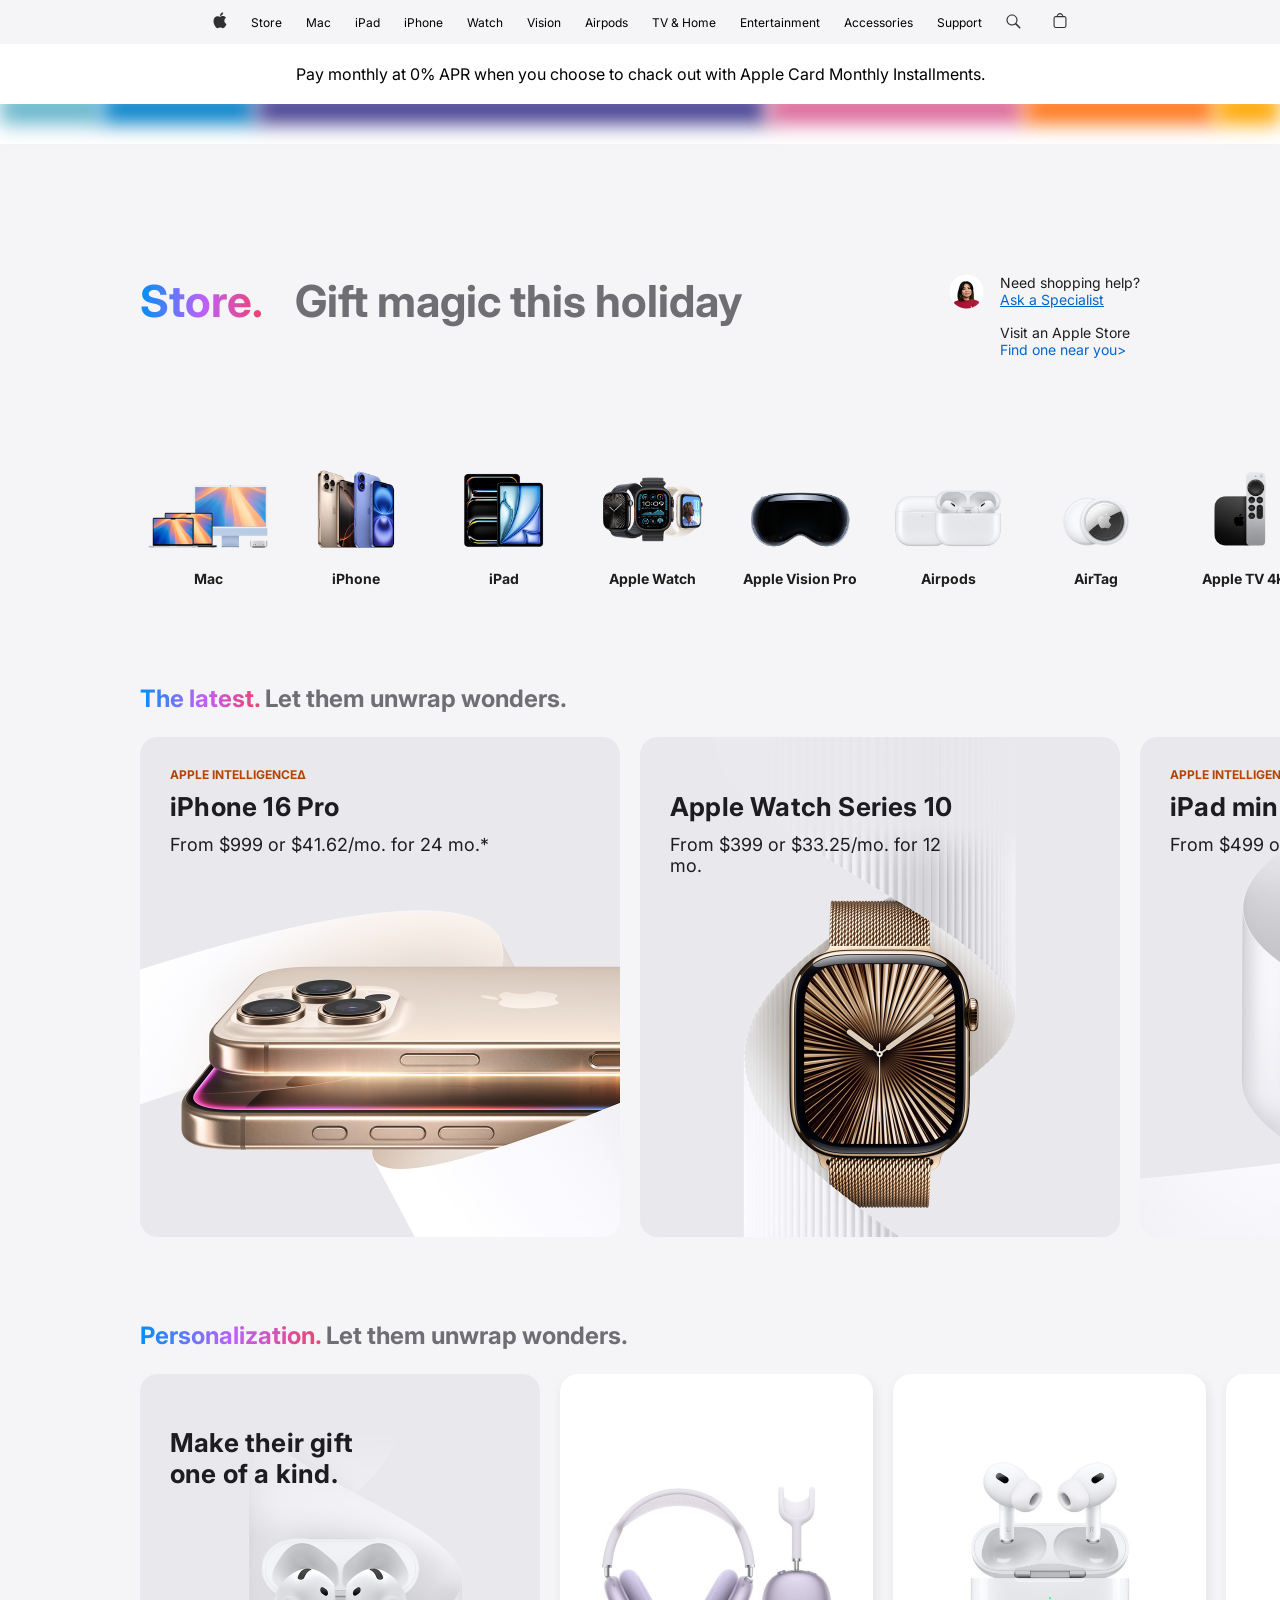
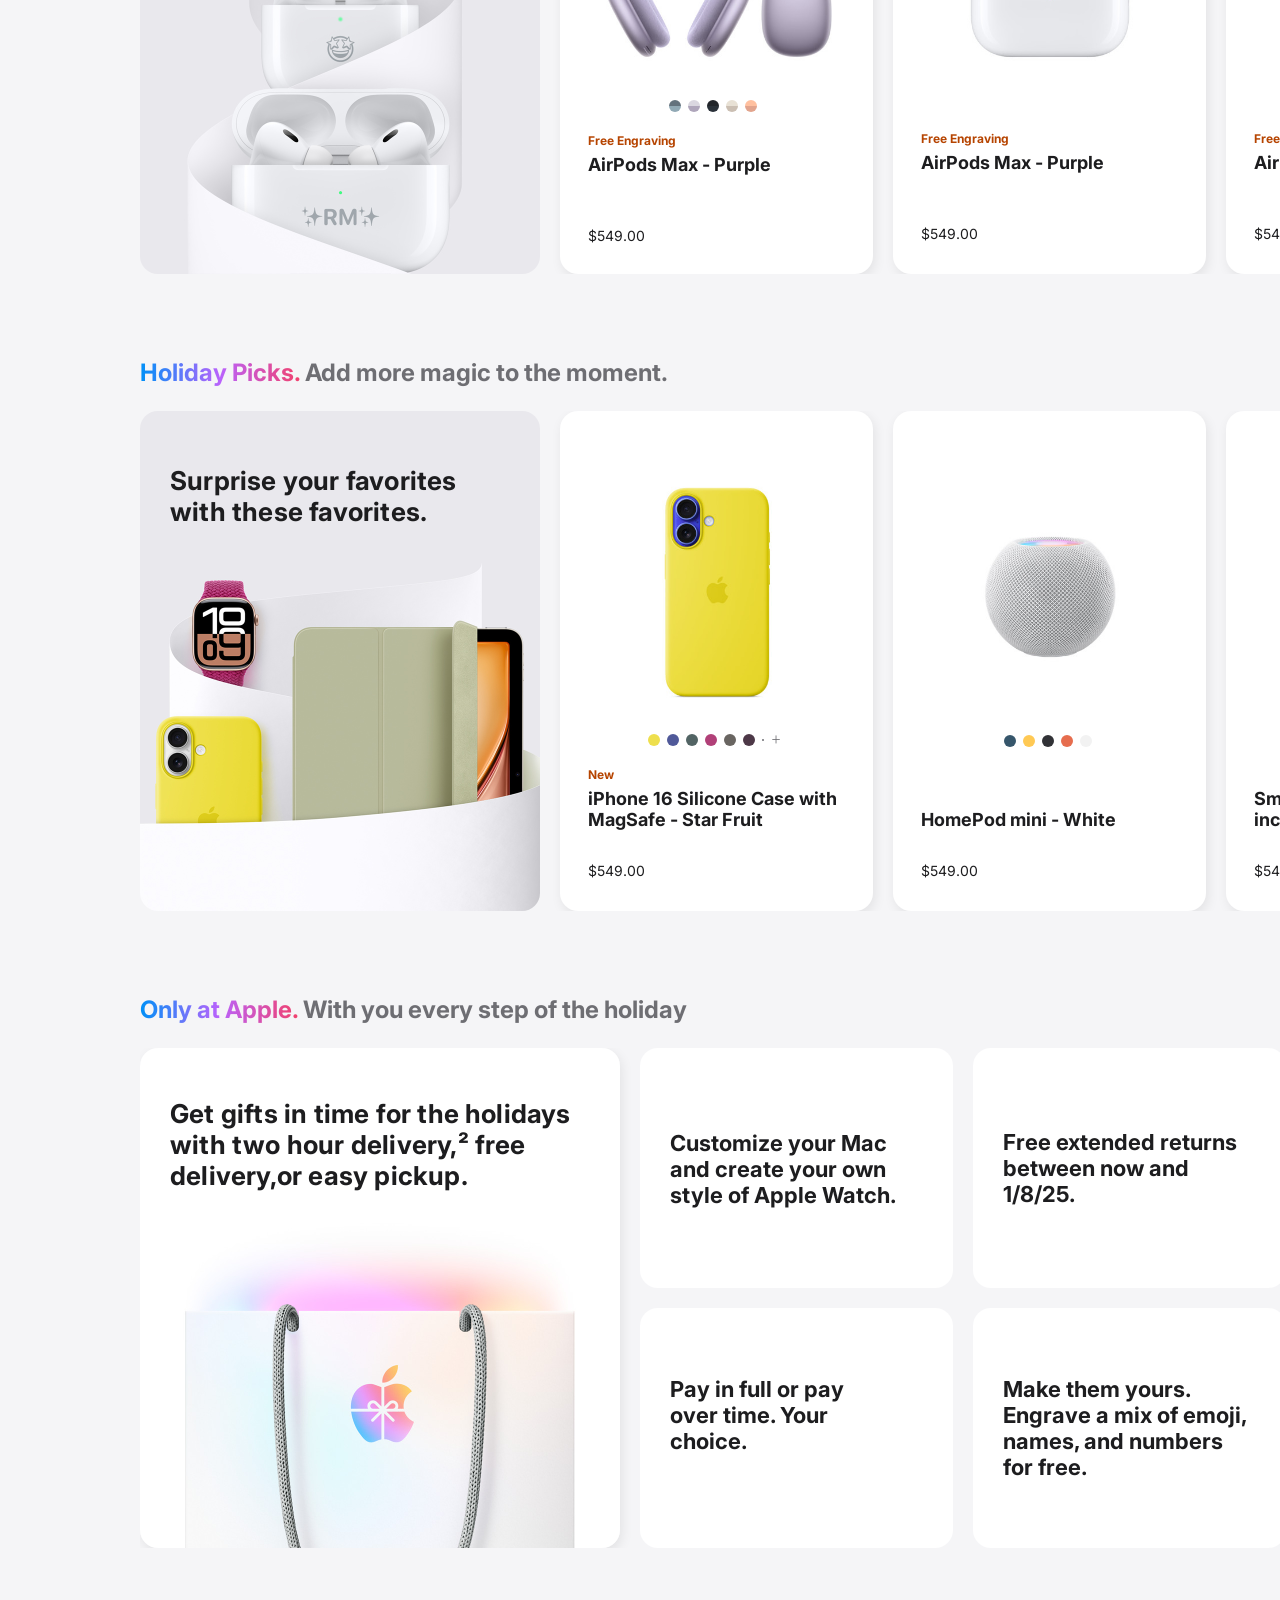
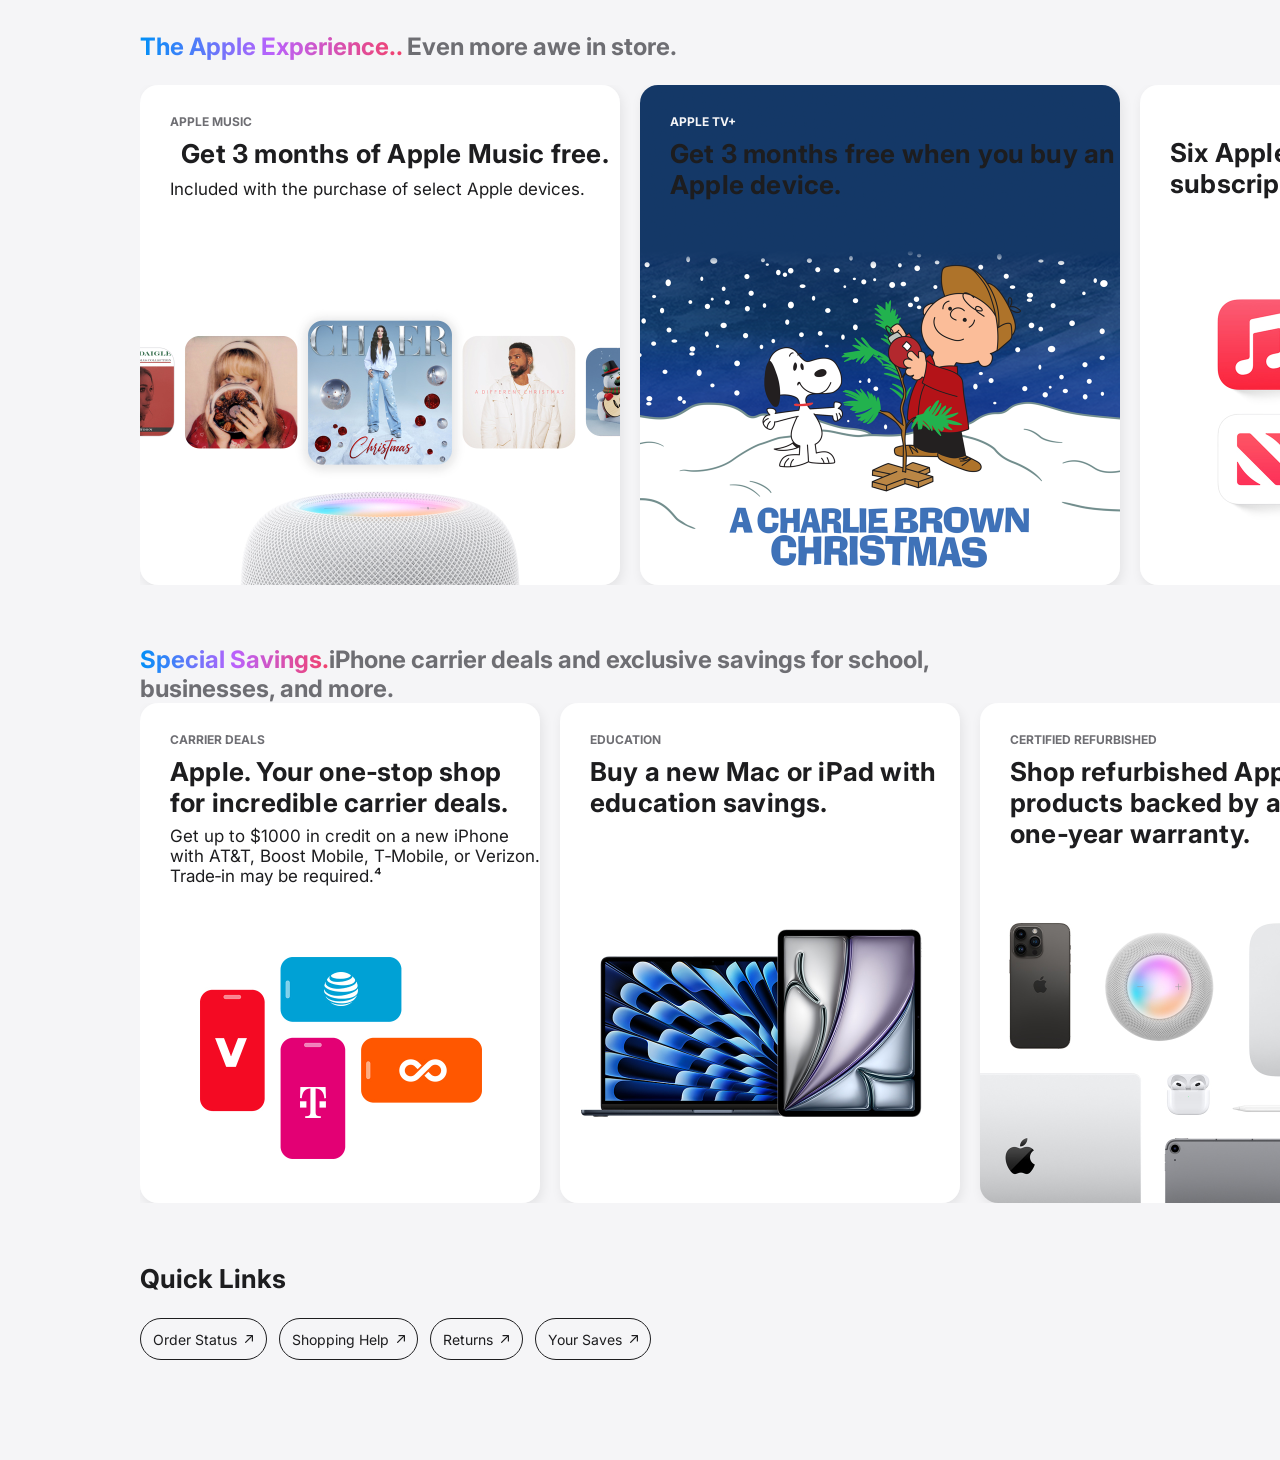
==== applestore.html @ ac596215 "created new repository" ====
<!doctype html>
<html lang="en">
  <head>
    <meta charset="UTF-8" />
    <meta name="viewport" content="width=device-width, initial-scale=1.0" />
    <link rel="preconnect" href="https://fonts.googleapis.com" />
    <link rel="preconnect" href="https://fonts.gstatic.com" crossorigin />
    <link
      href="https://fonts.googleapis.com/css2?family=Bebas+Neue&family=Bitter:ital,wght@0,100..900;1,100..900&family=Commissioner:wght@100..900&family=Hanuman:wght@100..900&family=Inter:ital,opsz,wght@0,14..32,100..900;1,14..32,100..900&family=Merriweather:ital,opsz,wght@0,18..144,300..900;1,18..144,300..900&family=Montserrat:ital,wght@0,100..900;1,100..900&family=Roboto:ital,wght@0,100..900;1,100..900&family=Source+Serif+4:ital,opsz,wght@0,8..60,200..900;1,8..60,200..900&family=Spectral:ital,wght@0,200;0,300;0,400;0,500;0,600;0,700;0,800;1,200;1,300;1,400;1,500;1,600;1,700;1,800&display=swap"
      rel="stylesheet"
    />
    <link rel="stylesheet" href="applestore.css" />
    <title>Document</title>
  </head>
  <body>
    <div class="nav-1">
      <img src="/images/applelogo.svg" alt="" />
      <p id="menu">Store</p>
      <p id="menu">Mac</p>
      <p id="menu">iPad</p>
      <p id="menu">iPhone</p>
      <p id="menu">Watch</p>
      <p id="menu">Vision</p>
      <p id="menu">Airpods</p>
      <p id="menu">TV & Home</p>
      <p id="menu">Entertainment</p>
      <p id="menu">Accessories</p>
      <p id="menu">Support</p>
      <div class="navicon">
        <img src="/img/search.svg" alt="" />
        <img src="/img/purchase.svg" alt="" />
      </div>
    </div>

    <div class="nav-2">
      <p class="nav-2-text navigation">
        Pay monthly at 0% APR when you choose to chack out with Apple Card
        Monthly Installments.
      </p>

      <div class="colors">
        <div class="babyblue"></div>
        <div class="blue"></div>
        <div class="purple"></div>
        <div class="pink"></div>
        <div class="orange"></div>
        <div class="yellow"></div>
      </div>
    </div>
    <!-- section1 -->
    <div class="section1">
      <div class="sec1-text">
        <p class="store-gradient">Store.</p>
        <p class="store-text">Gift magic this holiday</p>
      </div>
      <div class="help">
        <img class="profile-img" src="/img/profile.jpg" alt="" />
        <div class="blue-blacktextdiv">
          <p id="blue-blacktext" class="blacktext">Need shopping help?</p>
          <p id="blue-blacktext" class="bluetext space">Ask a Specialist</p>
          <p id="blue-blacktext" class="blacktext">Visit an Apple Store</p>
          <p id="blue-blacktext" class="bluetext">Find one near you></p>
        </div>
      </div>
    </div>
    <!-- section2 -->
    <div class="section2">
      <div class="sec2-border">
        <div class="sec2-border-in">
          <img class="mac-img" src="/img/mac.png" alt="" />
          <p class="mac">Mac</p>
        </div>
      </div>
      <div class="sec2-border">
        <div class="sec2-border-in">
          <img class="mac-img" src="/img/iphone.png" alt="" />
          <p class="mac">iPhone</p>
        </div>
      </div>
      <div class="sec2-border">
        <div class="sec2-border-in">
          <img class="mac-img" src="/img/ipad.png" alt="" />
          <p class="mac">iPad</p>
        </div>
      </div>
      <div class="sec2-border">
        <div class="sec2-border-in">
          <img class="mac-img" src="/img/applewatch.png" alt="" />
          <p class="mac">Apple Watch</p>
        </div>
      </div>
      <div class="sec2-border">
        <div class="sec2-border-in">
          <img class="mac-img" src="/img/applevisionpro.png" alt="" />
          <p class="mac">Apple Vision Pro</p>
        </div>
      </div>
      <div class="sec2-border">
        <div class="sec2-border-in">
          <img class="mac-img" src="/img/airpods.png" alt="" />
          <p class="mac">Airpods</p>
        </div>
      </div>
      <div class="sec2-border">
        <div class="sec2-border-in">
          <img class="mac-img" src="/img/airtag.png" alt="" />
          <p class="mac">AirTag</p>
        </div>
      </div>
      <div class="sec2-border">
        <div class="sec2-border-in">
          <img class="mac-img" src="/img/appletv4k.png" alt="" />
          <p class="mac">Apple TV 4K</p>
        </div>
      </div>
      <div class="sec2-border">
        <div class="sec2-border-in">
          <img class="mac-img" src="/img/homepod.png" alt="" />
          <p class="mac">Homepod</p>
        </div>
      </div>
      <div class="sec2-border">
        <div class="sec2-border-in">
          <img class="mac-img" src="/img/accessories.png" alt="" />
          <p class="mac">Accessories</p>
        </div>
      </div>
      <div class="sec2-border">
        <div class="sec2-border-in">
          <img class="mac-img" src="/img/applegiftcard.png" alt="" />
          <p class="mac">Apple Gift Card</p>
        </div>
      </div>
    </div>
    <!-- section3 -->
    <div class="section">
      <div class="s3-h">
        <p class="s3-gradient">The latest.</p>
        <p class="s3-gray">Let them unwrap wonders.</p>
      </div>
      <div class="s3-scroll">
        <div class="s3-1">
          <div class="s3-text-div">
            <p class="apple-intel">APPLE INTELLIGENCE∆</p>
            <p class="s3-name">iPhone 16 Pro</p>
            <p class="s3-text">From $999 or $41.62/mo. for 24 mo.*</p>
          </div>
        </div>
        <div class="s3-2">
          <div class="s3-text-div2">
            <p class="s3-name">Apple Watch Series 10</p>
            <p class="s3-text">From $399 or $33.25/mo. for 12 mo.</p>
          </div>
        </div>
        <div class="s3-3">
          <div class="s3-text-div">
            <p class="apple-intel">APPLE INTELLIGENCE∆</p>
            <p class="s3-name">iPad mini</p>
            <p class="s3-text">From $499 or $41.58/mo. for 12 mo.</p>
          </div>
        </div>
        <div class="s3-4">
          <div class="s3-text-div">
            <p class="apple-intel">APPLE INTELLIGENCE∆</p>
            <p class="s3-name">MacBook Pro</p>
            <p class="s3-text">From $1599 or $133.25/mo. for 12 mo.</p>
          </div>
        </div>
      </div>
    </div>
    <!-- section4 -->
    <div class="section">
      <div class="s3-h">
        <p class="s3-gradient">Personalization.</p>
        <p class="s3-gray">Let them unwrap wonders.</p>
      </div>
      <div class="s4-scroll">
        <div class="s4-1">
          <div class="s4-1-1">
            <p class="s1-name">Make their gift one of a kind.</p>
          </div>
        </div>
        <div class="s4-2">
          <div class="s4-in">
            <div class="s4-imgdiv"><div class="s4-img2"></div></div>
            <div class="grid-div">
              <div class="grid-circle">
                <div class="color1"></div>
                <div class="color2"></div>
              </div>
              <div class="grid-circle">
                <div class="color3"></div>
                <div class="color4"></div>
              </div>
              <div class="grid-circle">
                <div class="color5"></div>
                <div class="color6"></div>
              </div>
              <div class="grid-circle">
                <div class="color7"></div>
                <div class="color8"></div>
              </div>
              <div class="grid-circle">
                <div class="color9"></div>
                <div class="color10"></div>
              </div>
            </div>
            <div class="s4-textbox">
              <p class="s4-name">Free Engraving</p>
              <p class="s4-text">AirPods Max - Purple</p>
              <div><p class="s4-price">$549.00</p></div>
            </div>
          </div>
        </div>

        <div class="s4-3">
          <div class="s4-in">
            <div class="s4-imgdiv"><div class="s4-img3"></div></div>
            <div class="s4-textbox">
              <p class="s4-name">Free Engraving</p>
              <p class="s4-text">AirPods Max - Purple</p>
              <div><p class="s4-price">$549.00</p></div>
            </div>
          </div>
        </div>

        <div class="s4-4">
          <div class="s4-in">
            <div class="s4-imgdiv"><div class="s4-img4"></div></div>
            <div class="s4-textbox">
              <p class="s4-name">Free Engraving</p>
              <p class="s4-text">AirPods Max - Purple</p>
              <div><p class="s4-price">$549.00</p></div>
            </div>
          </div>
        </div>

        <div class="s4-5">
          <div class="s4-in">
            <div class="s4-imgdiv"><div class="s4-img5"></div></div>
            <div class="s4-textbox">
              <p class="s4-name">Free Engraving</p>
              <p class="s4-text">AirPods Max - Purple</p>
              <div class="s4-pricediv"><p class="s4-price">$549.00</p></div>
            </div>
          </div>
        </div>

        <div class="s4-5">
          <div class="s4-in">
            <div class="s4-imgdiv"><div class="s4-img5"></div></div>
            <div class="s4-textbox">
              <p class="s4-name">Free Engraving</p>
              <p class="s4-text">AirPods Max - Purple</p>
              <div class="s4-pricediv"><p class="s4-price">$549.00</p></div>
            </div>
          </div>
        </div>
      </div>
    </div>
    <!-- section5 -->
    <div class="section">
      <div class="s3-h">
        <p class="s3-gradient">Holiday Picks.</p>
        <p class="s3-gray">Add more magic to the moment.</p>
      </div>
      <div class="s5-scroll">
        <div class="s5-1">
          <div class="s5-1-1">
            <p class="s1-name">Surprise your favorites with these favorites.</p>
          </div>
        </div>
        <div class="s5-box">
          <div class="s5-in">
            <div class="s5-imgdiv"><div class="s5-img2"></div></div>
            <div class="colortypes">
              <div id="s52-1" class="colordots"></div>
              <div id="s52-2" class="colordots"></div>
              <div id="s52-3" class="colordots"></div>
              <div id="s52-4" class="colordots"></div>
              <div id="s52-5" class="colordots"></div>
              <div id="s52-6" class="colordots"></div>
              <div class="s5-littledot"></div>
              <p class="plus">+</p>
            </div>
            <div class="s5-textbox">
              <p class="s5-name">New</p>
              <p class="s5-text">
                iPhone 16 Silicone Case with MagSafe - Star Fruit
              </p>
              <div><p class="s5-price">$549.00</p></div>
            </div>
          </div>
        </div>

        <div class="s5-box">
          <div class="s5-in">
            <div class="s5-imgdiv"><div class="s5-img3"></div></div>
            <div class="colortypes">
              <div id="s5-c1" class="colordots"></div>
              <div id="s5-c2" class="colordots"></div>
              <div id="s5-c3" class="colordots"></div>
              <div id="s5-c4" class="colordots"></div>
              <div id="s5-c5" class="colordots"></div>
            </div>
            <div class="s5-textbox">
              <p class="s5-text">HomePod mini - White</p>
              <div><p class="s5-price">$549.00</p></div>
            </div>
          </div>
        </div>

        <div class="s5-box">
          <div class="s5-in">
            <div class="s5-imgdiv"><div class="s5-img4"></div></div>
            <div class="colortypes">
              <div id="s5-4-c1" class="colordots"></div>
              <div id="s5-4-c2" class="colordots"></div>
              <div id="s5-4-c3" class="colordots"></div>
              <div id="s5-4-c4" class="colordots"></div>
            </div>
            <div class="s5-textbox">
              <p class="s5-text">
                Smart Folio for iPad Air 11 - inch (M2) - Sage
              </p>
              <div><p class="s5-price">$549.00</p></div>
            </div>
          </div>
        </div>

        <div class="s5-box">
          <div class="s5-in">
            <div class="s5-imgdiv"><div class="s5-img5"></div></div>
            <div class="colortypes">
              <div id="s5-5-c1" class="colordots"></div>
              <div id="s5-5-c2" class="colordots"></div>
              <div id="s5-5-c3" class="colordots"></div>
            </div>
            <div class="s5-textbox">
              <p class="s5-name">New</p>
              <p class="s5-text-5">
                Beats Solo 4 - On-Ear Wireless Headphones - Slate Blue
              </p>
              <div class="s5-pricediv"><p class="s5-price5">$549.00</p></div>
            </div>
          </div>
        </div>
        <div class="s5-box">
          <div class="s5-in">
            <div class="s5-imgdiv"><div class="s5-img6"></div></div>
            <div class="colortypes">
              <div id="s5-6-c1" class="colordots"></div>
              <div id="s5-6-c2" class="colordots"></div>
              <div id="s5-6-c3" class="colordots"></div>
            </div>
            <div class="s5-textbox">
              <p class="s5-text">
                Beats Pill — Wireless Bluetooth® Speaker — Statement Red
              </p>
              <div class="s5-pricediv2"><p class="s5-price">$549.00</p></div>
            </div>
          </div>
        </div>
      </div>
    </div>
    <!-- section6 -->
    <div class="section">
      <div class="s3-h">
        <p class="s3-gradient">Only at Apple.</p>
        <p class="s3-gray">With you every step of the holiday</p>
      </div>
      <div class="s6-scroll">
        <div class="s6-1" id="squarebox">
          <div class="s6-1text">
            <p class="s1-name" id="s6-htext">
              Get gifts in time for the holidays with two hour delivery,² free
              delivery,or easy pickup.
            </p>
          </div>
        </div>
        <div class="s6-2">
          <div class="s6-2-1">
            <div class="s6-textdiv1">
              <p id="s6-text">
                Customize your Mac and create your own style of Apple Watch.
              </p>
            </div>
          </div>
          <div class="s6-2-1">
            <div class="s6-textdiv2">
              <p id="s6-text" class="s6">
                Pay in full or pay over time. Your choice.
              </p>
            </div>
          </div>
        </div>
        <div class="s6-2">
          <div class="s6-2-1">
            <div class="s6-textdiv3">
              <p id="s6-text">Free extended returns between now and 1/8/25.</p>
            </div>
          </div>
          <div class="s6-2-1">
            <div class="s6-textdiv4">
              <p id="s6-text">
                Make them yours. Engrave a mix of emoji, names, and numbers for
                free.
              </p>
            </div>
          </div>
        </div>
        <div class="s6-4" id="squarebox">
          <div class="s6-textbox">
            <p class="appletradein">APPLE TRADE IN</p>
            <p class="s1-name" id="tradeintext">
              Trade in your current device. Get credit toward a new one.³
            </p>
          </div>
        </div>
        <div class="s6-5" id="squarebox">
          <div class="s6-textbox">
            <p class="appletradein">APPLE SPECIALIST</p>
            <p class="s1-name" id="tradeintext">
              Find gifts with an Apple Specialist in a store or online.
            </p>
          </div>
        </div>
      </div>
    </div>
    <!-- section7 -->
    <div class="section">
      <div class="s3-h">
        <p class="s3-gradient">The Apple Experience..</p>
        <p class="s3-gray">Even more awe in store.</p>
      </div>
      <div class="s6-scroll">
        <div class="s7-1" id="squarebox">
          <div class="s6-textbox">
            <p class="appletradein">APPLE MUSIC</p>
            <p class="s1-name" id="tradeintext">
              Get 3 months of Apple Music free.
            </p>
            <p class="s7-text">
              Included with the purchase of select Apple devices.
            </p>
          </div>
        </div>
        <div class="s7-2" id="squarebox">
          <div class="s6-textbox">
            <p class="appletradein" id="appletv">APPLE TV+</p>
            <p class="s1-name" id="tradeintext">
              Get 3 months free when you buy an Apple device.
            </p>
          </div>
        </div>
        <div class="s7-3" id="squarebox">
          <div class="s7-textbox">
            <p class="s1-name" id="tradeintext">
              Six Apple services. One easy subscription.
            </p>
          </div>
        </div>
        <div class="s7-4" id="squarebox">
          <div class="s6-textbox">
            <p class="appletradein">APPLE INTELLIGENCE</p>
            <p class="s1-name" id="tradeintext">
              New features for writing, focus,communication, and more.
            </p>
          </div>
        </div>
      </div>
    </div>
    <!-- section8 -->
    <div class="section">
      <div class="s3-h">
        <div class="s8-h">
          <div class="s8-hrow">
            <p class="s3-gradient" id="s8-htext">Special Savings.</p>
            <p class="s3-gray" id="s8-htext">
              iPhone carrier deals and exclusive savings for school,
            </p>
          </div>
          <p class="s3-gray" id="s8-htext">businesses, and more.</p>
        </div>
      </div>
      <div class="s6-scroll">
        <div class="s8-1 s8-imgsize" id="squarebox2">
          <div class="s6-textbox">
            <p class="appletradein">CARRIER DEALS</p>
            <p class="s1-name">
              Apple. Your one‑stop shop for incredible carrier deals.
            </p>
            <p class="s7-text" id="s8-textgap">
              Get up to $1000 in credit on a new iPhone with AT&T, Boost Mobile,
              T‑Mobile, or Verizon. Trade‑in may be required.⁴
            </p>
          </div>
        </div>
        <div class="s8-2 s8-imgsize" id="squarebox2">
          <div class="s6-textbox">
            <p class="appletradein">EDUCATION</p>
            <p class="s1-name">Buy a new Mac or iPad with education savings.</p>
          </div>
        </div>
        <div class="s8-3 s8-imgsize" id="squarebox2">
          <div class="s6-textbox">
            <p class="appletradein">CERTIFIED REFURBISHED</p>
            <p class="s1-name">
              Shop refurbished Apple products backed by a one‑year warranty.
            </p>
          </div>
        </div>
        <div class="s8-4 s8-imgsize" id="squarebox2">
          <div class="s6-textbox">
            <p class="appletradein">BUSINESS</p>
            <p class="s1-name" id="s8-whitetext">
              From enterprise to small business, we’ll work with you.
            </p>
          </div>
        </div>
        <div class="s8-5 s8-imgsize" id="squarebox2">
          <div class="s6-textbox">
            <p class="appletradein">GOVERNMENT</p>
            <p class="s1-name">
              Special pricing is available for state, local, and federal
              agencies.
            </p>
          </div>
        </div>
      </div>
    </div>
    <!-- section9 -->
    <div class="section9">
      <div><p class="s9-h" id="s">Quick Links</p></div>
      <div class="s9-buttons">
        <div class="button-box">
          <div class="s9textalign">
            <p id="s9-buttontext">Order Status</p>
            <img id="s9-icon" src="/img/Vector (1).svg" alt="" />
          </div>
        </div>
        <div class="button-box box2">
          <div class="s9textalign">
            <p id="s9-buttontext">Shopping Help</p>
            <img id="s9-icon" src="/img/Vector (1).svg" alt="" />
          </div>
        </div>
        <div class="button-box box3">
          <div class="s9textalign">
            <p id="s9-buttontext">Returns</p>
            <img id="s9-icon" src="/img/Vector (1).svg" alt="" />
          </div>
        </div>
        <div class="button-box box4">
          <div class="s9textalign">
            <p id="s9-buttontext">Your Saves</p>
            <img id="s9-icon" src="/img/Vector (1).svg" alt="" />
          </div>
        </div>
      </div>
    </div>
  </body>
</html>
---- applestore.css ----
body {
  margin: 0;
  background: #f5f5f7;
}
.nav {
  display: flex;
  flex-direction: column;
  position: relative;
}
.nav-1 {
  display: flex;
  justify-content: center;
  flex-direction: row;
  gap: 24px;
  background: rgba(245, 245, 247, 0.973);
  color: black;
  font-family: Inter;
  font-size: 12px;
  z-index: 1;
}
.nav-2 {
  display: flex;
  justify-content: center;
  background-color: white;
  position: relative;
  height: 100px;
}
.navigation {
  display: flex;
  justify-content: center;
  position: absolute;
  background-color: white;
  height: fit-content;
  align-items: center;
  width: 100%;
  z-index: 4;
  margin: 0;
}
#menu {
  font-size: 12px;
  margin: 0;
  display: flex;
  align-items: center;
}

.navicon {
  display: flex;
  gap: 32px;
}
.nav-2-text {
  font-family: Inter;
  display: flex;
  justify-content: center;
  height: 60px;
  background-color: white;
  position: absolute;
  z-index: 1;
}
.colors {
  width: 100%;
  display: flex;
  height: 30px;
  position: absolute;
  top: 50px;
  margin-bottom: 50px;
}
.babyblue {
  background-color: rgb(101, 181, 203);
  filter: blur(10px);
  width: 8%;
}
.blue {
  background-color: #0581c8;
  filter: blur(10px);
  width: 12%;
}
.purple {
  background-color: rgb(69, 63, 145);
  filter: blur(10px);
  width: 40%;
}
.pink {
  background-color: rgb(219, 103, 151);
  filter: blur(10px);
  width: 20%;
}
.orange {
  background-color: rgb(255, 102, 0);
  filter: blur(10px);
  opacity: 0.9;
  width: 15%;
}
.yellow {
  background-color: orange;
  filter: blur(10px);
  width: 5%;
}
/* section1 */
.section1 {
  display: flex;
  flex-direction: row;
  height: 100px;
  justify-content: space-between;
  margin-top: 130px;
  margin-left: 140px;
  margin-bottom: 80px;
}
.store-gradient {
  font-size: 44px;
  font-weight: 700;
  font-family: Inter;
  background: linear-gradient(90deg, #0090f7 0%, #ba62fc 50%, #f2416b 100%);
  background-clip: text;
  -webkit-background-clip: text;
  -webkit-text-fill-color: transparent;
  margin: 0;
}
.store-text {
  margin: 0;
  font-family: Inter;
  font-size: 44px;
  font-weight: 700;
  color: #6e6e73;
}

.profile-img {
  width: 35px;
  height: 35px;
}
.bluetext {
  margin: 0;
  font-family: Inter;
  font-size: 14px;
  color: #06c;
}
.space {
  margin-bottom: 16px;
  text-decoration: underline;
}
.blacktext {
  margin: 0;
  font-family: Inter;
  font-size: 14px;
  color: #1d1d1f;
}
.sec1-text {
  display: flex;
  flex-direction: row;
  align-items: center;
  gap: 32px;
  align-items: flex-start;
}
.help {
  display: flex;
  flex-direction: row;
  gap: 16px;
  height: 100px;
  margin-right: 140px;
}
.blue-blacktextdiv {
  align-items: center;
}

/* section2 */
.section2 {
  display: flex;
  flex-direction: row;
  margin-left: 140px;
}
.sec2-border {
  width: 136px;
  height: 146px;
  margin-right: 12px;
}
.sec2-border-in {
  margin: 16px 8px 16px 8px;
}
.mac-img {
  width: 120px;
  height: 78px;
  margin-bottom: 18px;
}
.mac {
  font-family: Inter;
  font-size: 14px;
  font-weight: 700;
  color: #1d1d1d;
  text-align: center;
  margin: 0;
}
/* section3 */
.section {
  margin-left: 140px;
  margin-top: 60px;
  gap: 20px;
}
.s3-h {
  display: flex;
  flex-direction: row;
  gap: 4px;
}
.s3-gradient {
  font-family: Inter;
  font-size: 24px;
  font-weight: 700;
  background: linear-gradient(90deg, #0090f7 0%, #ba62fc 50%, #f2416b 100%);
  background-clip: text;
  -webkit-background-clip: text;
  -webkit-text-fill-color: transparent;
}
.s3-gray {
  color: #6e6e73;
  font-family: Inter;
  font-size: 24px;
  font-weight: 700;
}
.s3-scroll {
  display: flex;
  flex-direction: row;
  gap: 20px;
  overflow: scroll;
}
.s3-1 {
  background-image: url(/img/s3-1.jpg);
  background-position: center;
  background-size: cover;
  min-width: 480px;
  height: 500px;
  border-radius: 18px;
}
.s3-2 {
  background-image: url(/img/s3-2.jpg);
  background-position: center;
  background-size: cover;
  min-width: 480px;
  height: 500px;
  border-radius: 18px;
}
.s3-3 {
  background-image: url(/img/s3-3.jpg);
  background-position: center;
  background-size: cover;
  min-width: 480px;
  height: 500px;
  border-radius: 18px;
}
.s3-4 {
  background-image: url(/img/s3-4.jpg);
  background-position: center;
  background-size: cover;
  min-width: 480px;
  height: 500px;
  border-radius: 18px;
}
.apple-intel {
  color: #b64400;
  font-family: Inter;
  font-size: 12px;
  font-weight: 700;
  margin: 0;
  margin-bottom: 9px;
}
.s3-name {
  color: #1d1d1f;
  font-family: Inter;
  font-size: 26px;
  font-weight: 700;
  letter-spacing: 0.196px;
  margin: 0;
  margin-bottom: 12px;
}
.s3-text {
  color: #1d1d1f;
  font-family: Inter;
  font-size: 18px;
  font-weight: 400;
  margin: 0;
}
.s3-text-div {
  margin: 30px 128px 382px 30px;
}
.s3-text-div2 {
  margin: 54px 148px 414px 30px;
}

/* section4 */

.s4-scroll {
  display: flex;
  flex-direction: row;
  gap: 20px;
  overflow: scroll;
}

.s4-1 {
  background-image: url(/img/s4-1.jpg);
  background-position: center;
  background-size: cover;
  min-width: 400px;
  height: 500px;
  border-radius: 18px;
}
.s1-name {
  color: #1d1d1f;
  font-family: Inter;
  font-size: 26px;
  font-weight: 700;
  letter-spacing: 0.196px;
  display: flex;
  justify-content: center;
  margin: 0;
}

.s4-1-1 {
  display: flex;
  margin: 53px 173px 381px 30px;
}
.s4-2 {
  background-color: #fff;
  border-radius: 18px;
  padding: 71px 28px 32px 28px;
  box-shadow: 2px 4px 12px 0 rgba(0, 0, 0, 0.08);
}
.s4-3 {
  background-color: #fff;
  border-radius: 18px;
  padding: 71px 28px 32px 28px;
  box-shadow: 2px 4px 12px 0 rgba(0, 0, 0, 0.08);
}
.s4-4 {
  background-color: #fff;
  border-radius: 18px;
  padding: 71px 28px 32px 28px;
  box-shadow: 2px 4px 12px 0 rgba(0, 0, 0, 0.08);
}
.s4-5 {
  background-color: #fff;
  border-radius: 18px;
  padding: 71px 28px 32px 28px;
  box-shadow: 2px 4px 12px 0 rgba(0, 0, 0, 0.08);
}
.s4-img2 {
  background-image: url(/img/s4-2.jpg);
  background-size: cover;
  background-position: center;

  width: 230px;
  height: 230px;
}
.s4-img3 {
  background-image: url(/img/s4-3.jpg);
  background-size: cover;
  background-position: center;

  width: 230px;
  height: 230px;
}
.s4-img4 {
  background-image: url(/img/s4-4.jpg);
  background-size: cover;
  background-position: center;

  width: 230px;
  height: 230px;
}
.s4-img5 {
  background-image: url(/img/s4-5.jpg);
  background-size: cover;
  background-position: center;

  width: 230px;
  height: 230px;
}

.s4-name {
  color: #b64400;
  font-family: Inter;
  font-size: 12px;
  font-weight: 700;
  margin: 0;
  margin-bottom: 6px;
}
.s4-text {
  color: #1d1d1f;
  font-family: Inter;
  font-size: 18px;
  font-weight: 700;
  margin: 0;
}
.s4-price {
  color: #1d1d1f;
  font-family: Inter;
  font-size: 14px;
  font-weight: 400;
  margin: 0;
  margin-top: 52px;
}
.s4-in {
  display: flex;
  flex-direction: column;
  width: 257px;
  height: 397px;
}
.s4-textbox {
  display: flex;
  flex-direction: column;
  margin-top: auto;
}
.s4-imgdiv {
  display: flex;
  justify-content: center;
}
.s4-pricediv {
  display: flex;
  align-items: flex-end;
}
.grid-div {
  display: flex;
  flex-direction: row;
  gap: 7px;
  justify-content: center;
  margin: 25px 86px 21px 79px;
}
.grid-circle {
  width: 12px;
  height: 12px;
  display: grid;
  grid-template-rows: 1fr 1fr;
  border-radius: 50px;
  overflow: hidden;
}
.color1 {
  background-color: #64727d;
}
.color2 {
  background-color: #91a9b5;
}
.color3 {
  background-color: #dad7e0;
}
.color4 {
  background-color: #afa6bb;
}
.color5 {
  background-color: #22252a;
}
.color6 {
  background-color: #2a3139;
}
.color7 {
  background-color: #e8e1d5;
}
.color8 {
  background-color: #cbbfb3;
}
.color9 {
  background-color: #ffc09f;
}
.color10 {
  background-color: #e2a48d;
}

/* section5 */

.s5-scroll {
  display: flex;
  flex-direction: row;
  overflow: scroll;
  gap: 20px;
}
.s5-1 {
  background-image: url(/img/s5-1.jpg);
  background-position: center;
  background-size: cover;
  min-width: 400px;
  height: 500px;
  border-radius: 18px;
}
.s5-1-1 {
  margin: 54px 44px 380px 30px;
}

.s5-box {
  background: #fff;
  border-radius: 18px;
  padding: 71px 28px 32px 28px;
  box-shadow: 2px 4px 12px 0 rgba(0, 0, 0, 0.08);
}
.s5-imgdiv {
  display: flex;
  justify-content: center;
}
.s5-img2 {
  background-image: url(/img/s5-2.jpg);
  background-position: center;
  background-size: cover;
  width: 230px;
  height: 230px;
}
.s5-img3 {
  background-image: url(/img/s5-3.jpg);
  background-position: center;
  background-size: cover;
  width: 230px;
  height: 230px;
}
.s5-img4 {
  background-image: url(/img/s5-4.jpg);
  background-position: center;
  background-size: cover;
  width: 230px;
  height: 230px;
}
.s5-img5 {
  background-image: url(/img/s5-5.jpg);
  background-position: center;
  background-size: cover;
  width: 230px;
  height: 230px;
}
.s5-img6 {
  background-image: url(/img/s5-6.jpeg);
  background-position: center;
  background-size: cover;
  width: 230px;
  height: 230px;
}
.s5-name {
  color: #b64400;
  font-family: Inter;
  font-size: 12px;
  font-weight: 700;
  margin: 0;
  margin-bottom: 6px;
}
.s5-text {
  color: #1d1d1f;
  font-family: Inter;
  font-size: 18px;
  font-weight: 700;
  margin: 0;
}
.s5-price {
  color: #1d1d1f;
  font-family: Inter;
  font-size: 14px;
  font-weight: 400;
  margin: 0;
  margin-top: 32px;
}
.colortypes {
  width: 253px;
  height: 58px;
  display: flex;
  flex-direction: row;
  align-items: center;
  justify-content: center;
  gap: 7px;
}

.s5-littledot {
  background: #6e6e73;
  width: 2px;
  height: 2px;
  border-radius: 50px;
}
.plus {
  color: #6e6e73;
}
.s5-in {
  display: flex;
  flex-direction: column;
  width: 257px;
  height: 397px;
}
.s5-textbox {
  display: flex;
  flex-direction: column;
  margin-top: auto;
}
.s5-text-5 {
  color: #1d1d1f;
  font-family: Inter;
  font-size: 18px;
  font-weight: 700;
  margin: 0;
}
.colordots {
  width: 12px;
  height: 12px;
  border-radius: 100%;
}
#s52-1 {
  background-color: #eedf4d;
}
#s52-2 {
  background-color: #505999;
}
#s52-3 {
  background-color: #526464;
}
#s52-4 {
  background-color: #b14078;
}
#s52-5 {
  background-color: #696561;
}
#s52-6 {
  background-color: #4d3847;
}

#s5-c1 {
  background-color: #36566b;
}
#s5-c2 {
  background-color: #ffc954;
}
#s5-c3 {
  background-color: #313236;
}
#s5-c4 {
  background-color: #e66d4e;
}
#s5-c5 {
  background-color: #f2f2f2;
}
#s5-4-c1 {
  background-color: #656766;
}
#s5-4-c2 {
  background-color: #babb9c;
}
#s5-4-c3 {
  background-color: #85a2b4;
}
#s5-4-c4 {
  background-color: #cccce6;
}
.s5-price5 {
  color: #1d1d1f;
  font-family: Inter;
  font-size: 14px;
  font-weight: 400;
  margin: 0;
  margin-top: 12px;
}
#s5-5-c1 {
  background-color: #101010;
}
#s5-5-c2 {
  background-color: #6c86a1;
}
#s5-5-c3 {
  background-color: #dbd0d8;
}
#s5-6-c1 {
  background-color: #111111;
}
#s5-6-c2 {
  background-color: #cf3741;
}
#s5-6-c3 {
  background-color: #a58b73;
}
/* section6 */
.s6-scroll {
  display: flex;
  flex-direction: row;
  margin-bottom: 60px;
  gap: 20px;
  overflow: scroll;
}
.s6-1 {
  background-image: url(/img/s6-1.jpg);
  background-position: center;
  background-size: cover;
}
#s6-htext {
  display: flex;
  margin-top: 50px;
  margin-left: 30px;
}
#squarebox {
  min-width: 480px;
  height: 500px;
  border-radius: 18px;
  box-shadow: 2px 4px 12px 0 rgba(0, 0, 0, 0.08);
}
.s6-2 {
  display: flex;
  flex-direction: column;
  gap: 20px;
}
.s6-2-1 {
  width: 313px;
  height: 240px;
  border-radius: 18px;
  background-color: #ffff;
}
.s6-textdiv1 {
  margin-top: 82px;
  margin-left: 30px;
  margin-right: 40px;
}
.s6-textdiv2 {
  margin-top: 68px;
  margin-left: 30px;
  margin-right: 57.11px;
}
.s6-textdiv3 {
  margin-top: 81px;
  margin-left: 30px;
  margin-right: 46.41px;
}
.s6-textdiv4 {
  margin-top: 68px;
  margin-left: 30px;
  margin-right: 38.63px;
}
#s6-text {
  color: #1d1d1f;
  font-family: Inter;
  font-size: 22px;
  font-weight: 700;
  margin: 0;
}
.s6-4 {
  background-image: url(/img/s6-4.jpg);
  background-position: center;
  background-size: cover;
}
.appletradein {
  color: #6e6e73;
  font-family: Inter;
  font-size: 12px;
  font-weight: 700;
  margin: 0;
  margin-bottom: 9px;
}
.s6-textbox {
  margin-top: 29px;
  margin-left: 30px;
}
.s6-5 {
  background-image: url(/img/s6-5.jpg);
  background-position: center;
  background-size: cover;
}
.s7-1 {
  background-image: url(/img/s7-1.jpg);
  background-position: center;
  background-size: cover;
}
.s7-2 {
  background-image: url(/img/s7-2.png);
  background-position: center;
  background-size: cover;
}
.s7-3 {
  background-image: url(/img/s7-3.jpg);
  background-position: center;
  background-size: cover;
}
.s7-4 {
  background-image: url(/img/s7-4.jpg);
  background-position: center;
  background-size: cover;
}
#appletv {
  color: #f5f5f7;
}
.s7-text {
  color: #1d1d1f;
  font-family: Inter;
  font-size: 17px;

  margin: 0;
  margin-top: 10px;
}
.s7-textbox {
  margin-top: 52px;
  margin-left: 30px;
}
.s8-hrow {
  display: flex;
  flex-direction: row;
  margin: 0;
}
.s8-h {
  display: flex;
  flex-direction: column;
}
#s8-htext {
  margin: 0;
}
#squarebox2 {
  min-width: 400px;
  height: 500px;
  border-radius: 18px;
  box-shadow: 2px 4px 12px 0 rgba(0, 0, 0, 0.08);
}
.s8-1 {
  background-image: url(img/s8-1.jpg);
}
.s8-2 {
  background-image: url(img/s8-2.jpg);
}
.s8-3 {
  background-image: url(img/s8-3.jpg);
}
.s8-4 {
  background-image: url(img/s8-4.jpg);
}
.s8-5 {
  background-image: url(img/s8-5.jpg);
}
.s8-imgsize {
  background-position: center;
  background-size: cover;
}
#s8-whitetext {
  color: #ffffff;
}
#s8-textgap {
  margin-top: 8px;
}
/* section9 */
.section9 {
  display: flex;
  flex-direction: column;
  gap: 24px;
  margin-left: 140px;

  margin-bottom: 100px;
}
.s9-h {
  margin: 0;
  color: #1d1d1f;
  font-family: Inter;
  font-size: 26px;
  font-weight: 700;
}
.s9-buttons {
  display: flex;
  flex-direction: row;
  gap: 12px;
}
.button-box {
  display: flex;
  flex-direction: row;
  gap: 8px;
  border-radius: 50px;
  border: 1px solid #1d1d1f;
  width: 125px;
  height: 40px;
}
#s9-icon {
  width: 8px;
  height: 8px;
  display: flex;
  align-items: center;
}
#s9-buttontext {
  color: #1d1d1f;
  text-align: center;
  font-family: Inter;
  font-size: 14px;
  margin: 0;
}
.s9textalign {
  display: flex;
  align-items: center;
  justify-content: center;
  gap: 8px;
  margin-left: 12px;
}
.box2 {
  width: 137px;
}
.box3 {
  width: 91px;
}
.box4 {
  width: 114px;
}
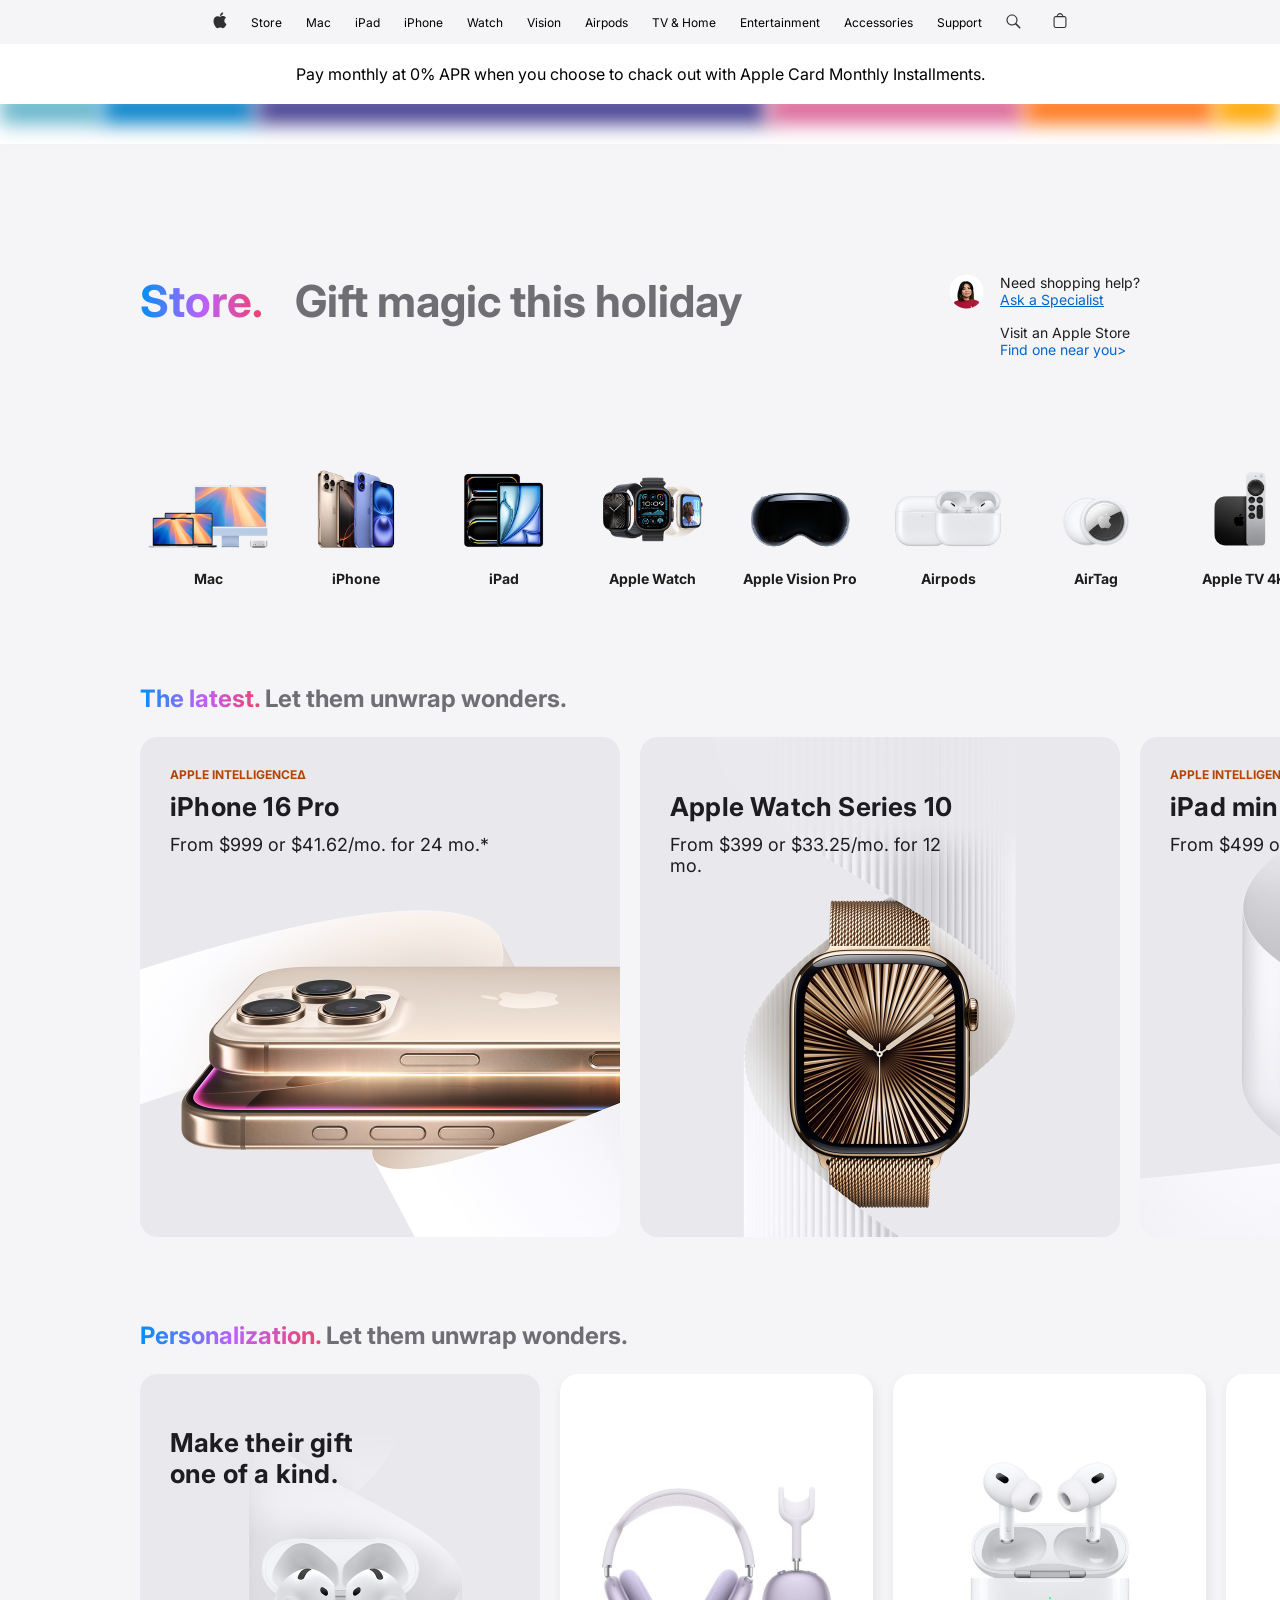
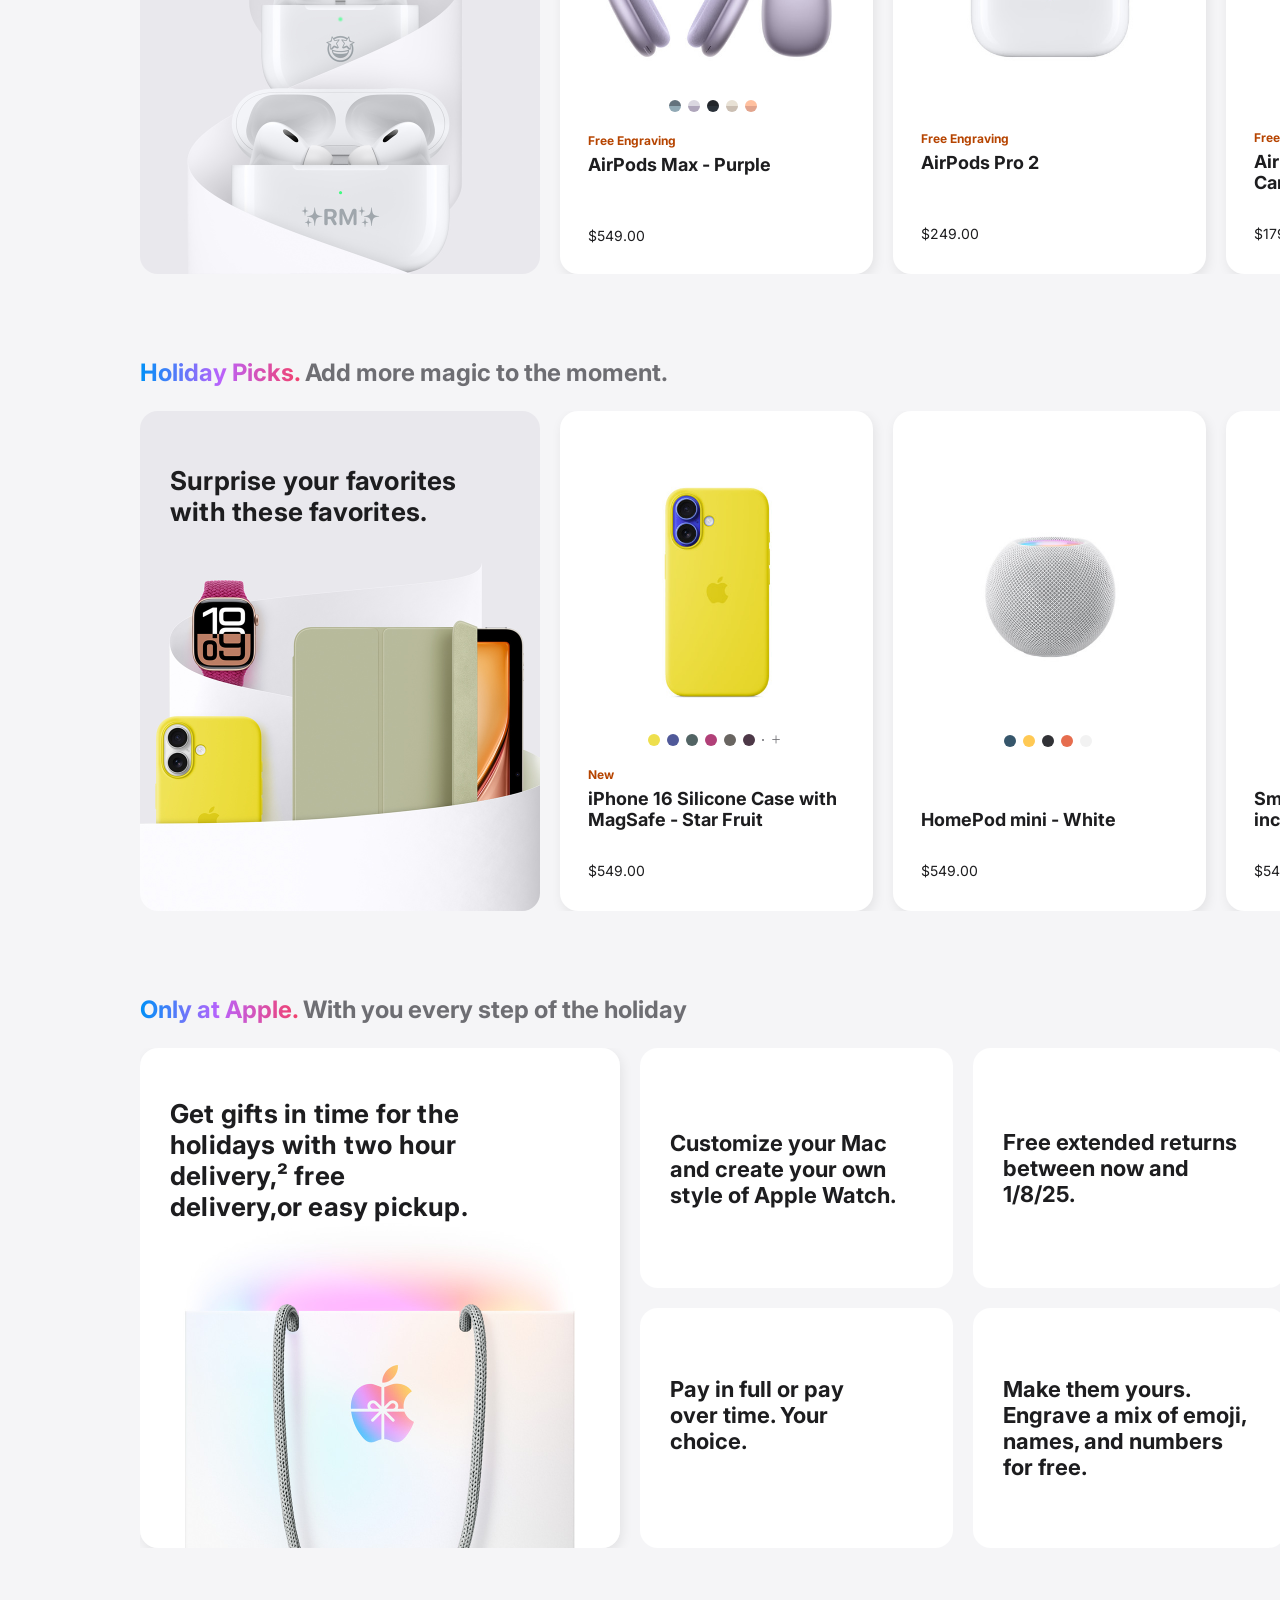
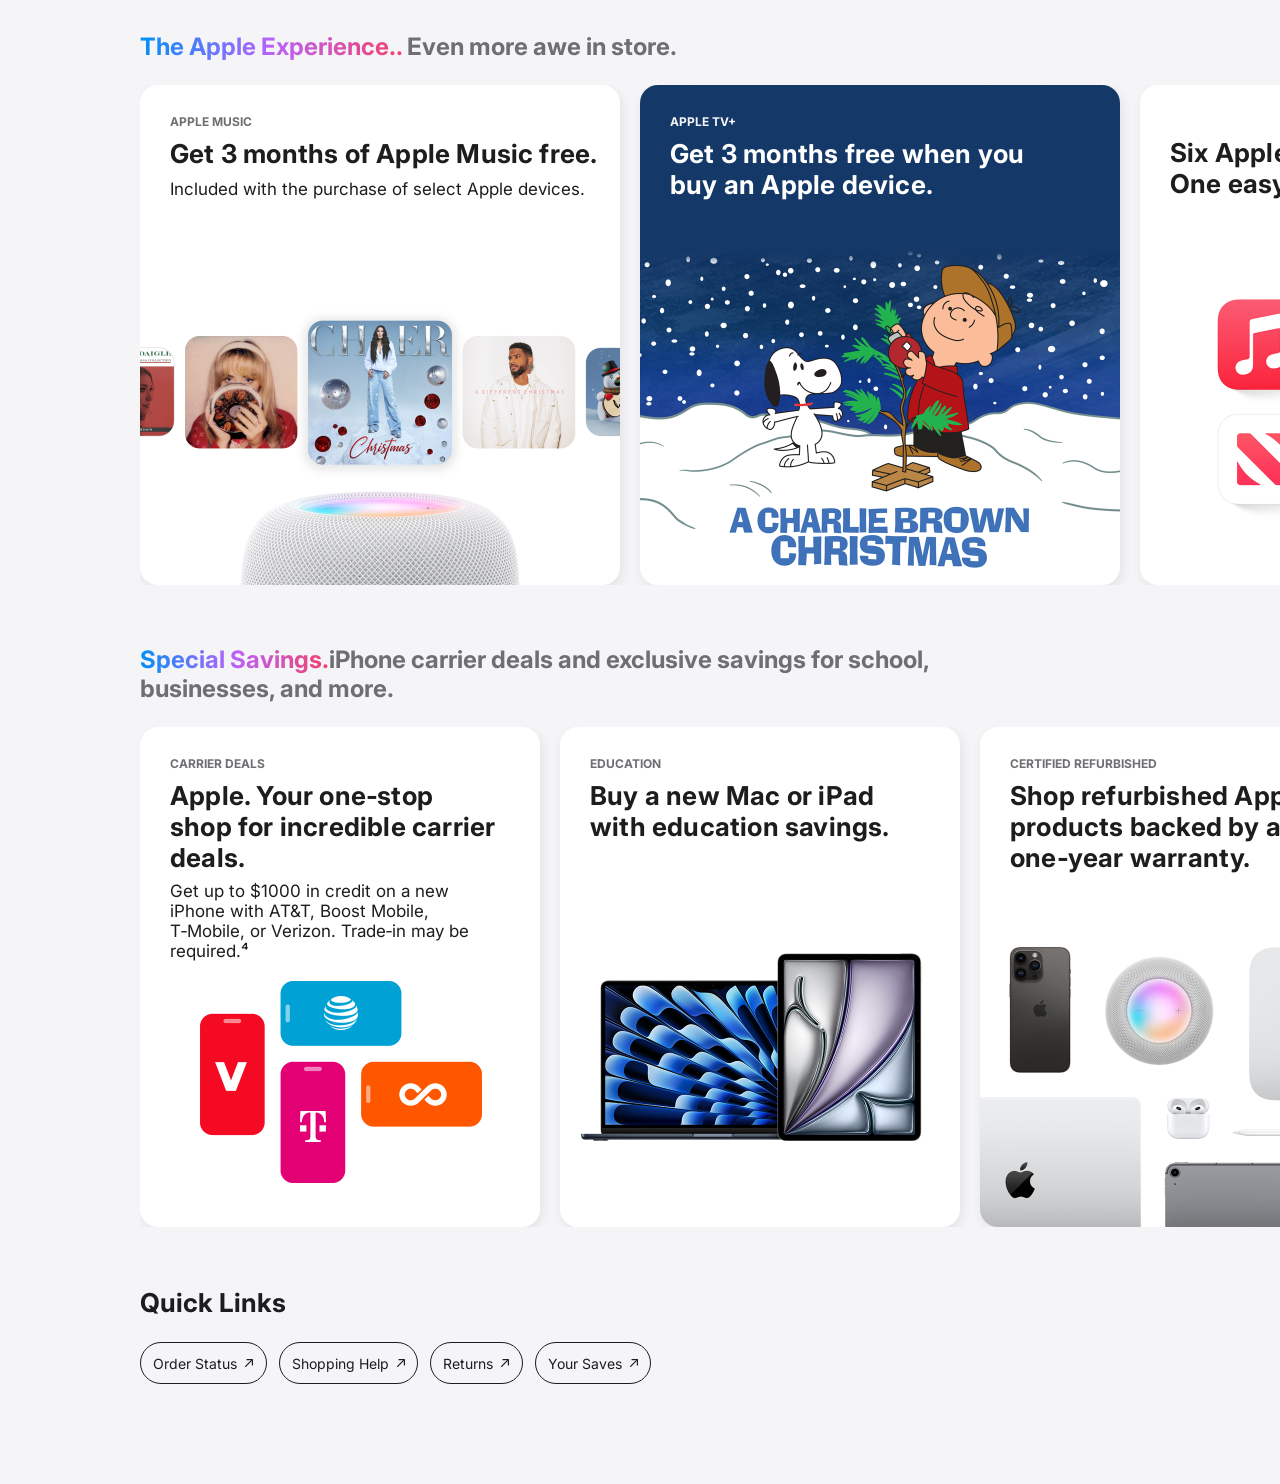
==== commit 16c31d52: "apple store page completed" ====
--- a/applestore.html
+++ b/applestore.html
@@ -218,8 +218,8 @@
             <div class="s4-imgdiv"><div class="s4-img3"></div></div>
             <div class="s4-textbox">
               <p class="s4-name">Free Engraving</p>
-              <p class="s4-text">AirPods Max - Purple</p>
-              <div><p class="s4-price">$549.00</p></div>
+              <p class="s4-text">AirPods Pro 2</p>
+              <div><p class="s4-price">$249.00</p></div>
             </div>
           </div>
         </div>
@@ -229,8 +229,8 @@
             <div class="s4-imgdiv"><div class="s4-img4"></div></div>
             <div class="s4-textbox">
               <p class="s4-name">Free Engraving</p>
-              <p class="s4-text">AirPods Max - Purple</p>
-              <div><p class="s4-price">$549.00</p></div>
+              <p class="s4-text">AirPods 4 with Active Noise Cancellation</p>
+              <div><p class="s4-price" id="price179">$179.00</p></div>
             </div>
           </div>
         </div>
@@ -239,20 +239,20 @@
           <div class="s4-in">
             <div class="s4-imgdiv"><div class="s4-img5"></div></div>
             <div class="s4-textbox">
-              <p class="s4-name">Free Engraving</p>
-              <p class="s4-text">AirPods Max - Purple</p>
-              <div class="s4-pricediv"><p class="s4-price">$549.00</p></div>
+              <p class="s4-name">New</p>
+              <p class="s4-text">Apple Pencil Pro</p>
+              <div class="s4-pricediv"><p class="s4-price">$49.00</p></div>
             </div>
           </div>
         </div>
 
         <div class="s4-5">
           <div class="s4-in">
-            <div class="s4-imgdiv"><div class="s4-img5"></div></div>
+            <div class="s4-imgdiv"><div class="s4-img6"></div></div>
             <div class="s4-textbox">
               <p class="s4-name">Free Engraving</p>
-              <p class="s4-text">AirPods Max - Purple</p>
-              <div class="s4-pricediv"><p class="s4-price">$549.00</p></div>
+              <p class="s4-text">iPhone Air MagSafe Battery</p>
+              <div class="s4-pricediv"><p class="s4-price">$99.00</p></div>
             </div>
           </div>
         </div>
@@ -420,7 +420,7 @@
         <div class="s6-5" id="squarebox">
           <div class="s6-textbox">
             <p class="appletradein">APPLE SPECIALIST</p>
-            <p class="s1-name" id="tradeintext">
+            <p class="s1-name" id="specialisttext">
               Find gifts with an Apple Specialist in a store or online.
             </p>
           </div>
@@ -437,9 +437,7 @@
         <div class="s7-1" id="squarebox">
           <div class="s6-textbox">
             <p class="appletradein">APPLE MUSIC</p>
-            <p class="s1-name" id="tradeintext">
-              Get 3 months of Apple Music free.
-            </p>
+            <p class="s7-name">Get 3 months of Apple Music free.</p>
             <p class="s7-text">
               Included with the purchase of select Apple devices.
             </p>
@@ -448,14 +446,14 @@
         <div class="s7-2" id="squarebox">
           <div class="s6-textbox">
             <p class="appletradein" id="appletv">APPLE TV+</p>
-            <p class="s1-name" id="tradeintext">
+            <p class="s1-name" id="appletvtext">
               Get 3 months free when you buy an Apple device.
             </p>
           </div>
         </div>
         <div class="s7-3" id="squarebox">
           <div class="s7-textbox">
-            <p class="s1-name" id="tradeintext">
+            <p class="s1-name" id="appleservices">
               Six Apple services. One easy subscription.
             </p>
           </div>
@@ -463,7 +461,7 @@
         <div class="s7-4" id="squarebox">
           <div class="s6-textbox">
             <p class="appletradein">APPLE INTELLIGENCE</p>
-            <p class="s1-name" id="tradeintext">
+            <p class="s1-name" id="newfeatures">
               New features for writing, focus,communication, and more.
             </p>
           </div>
@@ -487,7 +485,7 @@
         <div class="s8-1 s8-imgsize" id="squarebox2">
           <div class="s6-textbox">
             <p class="appletradein">CARRIER DEALS</p>
-            <p class="s1-name">
+            <p class="s1-name" id="carrierdeals">
               Apple. Your one‑stop shop for incredible carrier deals.
             </p>
             <p class="s7-text" id="s8-textgap">
@@ -499,7 +497,9 @@
         <div class="s8-2 s8-imgsize" id="squarebox2">
           <div class="s6-textbox">
             <p class="appletradein">EDUCATION</p>
-            <p class="s1-name">Buy a new Mac or iPad with education savings.</p>
+            <p class="s1-name" id="educationtext">
+              Buy a new Mac or iPad with education savings.
+            </p>
           </div>
         </div>
         <div class="s8-3 s8-imgsize" id="squarebox2">
@@ -521,7 +521,7 @@
         <div class="s8-5 s8-imgsize" id="squarebox2">
           <div class="s6-textbox">
             <p class="appletradein">GOVERNMENT</p>
-            <p class="s1-name">
+            <p class="s1-name" id="governmenttext">
               Special pricing is available for state, local, and federal
               agencies.
             </p>
--- a/applestore.css
+++ b/applestore.css
@@ -371,7 +371,13 @@
   width: 230px;
   height: 230px;
 }
-
+.s4-img6 {
+  background-image: url(img/baterry.jpeg);
+  background-size: cover;
+  background-position: center;
+  width: 230px;
+  height: 230px;
+}
 .s4-name {
   color: #b64400;
   font-family: Inter;
@@ -459,7 +465,9 @@
 .color10 {
   background-color: #e2a48d;
 }
-
+#price179 {
+  margin-top: 32px;
+}
 /* section5 */
 
 .s5-scroll {
@@ -679,6 +687,7 @@
   display: flex;
   margin-top: 50px;
   margin-left: 30px;
+  width: 305px;
 }
 #squarebox {
   min-width: 480px;
@@ -820,9 +829,40 @@
 }
 #s8-whitetext {
   color: #ffffff;
+  width: 300px;
 }
 #s8-textgap {
   margin-top: 8px;
+  width: 320px;
+}
+#carrierdeals {
+  width: 330px;
+}
+#educationtext {
+  width: 338px;
+}
+#governmenttext {
+  width: 340px;
+}
+/* section7 */
+#appletvtext {
+  width: 404px;
+  color: #ffffff;
+}
+#appleservices {
+  width: 290px;
+}
+#newfeatures {
+  width: 384px;
+}
+.s8-h {
+  margin-bottom: 24px;
+}
+#tradeintext {
+  width: 334px;
+}
+#specialisttext {
+  width: 365px;
 }
 /* section9 */
 .section9 {
@@ -883,3 +923,13 @@
 .box4 {
   width: 114px;
 }
+.s7-name {
+  color: #1d1d1f;
+  font-family: Inter;
+  font-size: 26px;
+  font-weight: 700;
+  letter-spacing: 0.196px;
+  display: flex;
+  justify-content: start;
+  margin: 0;
+}
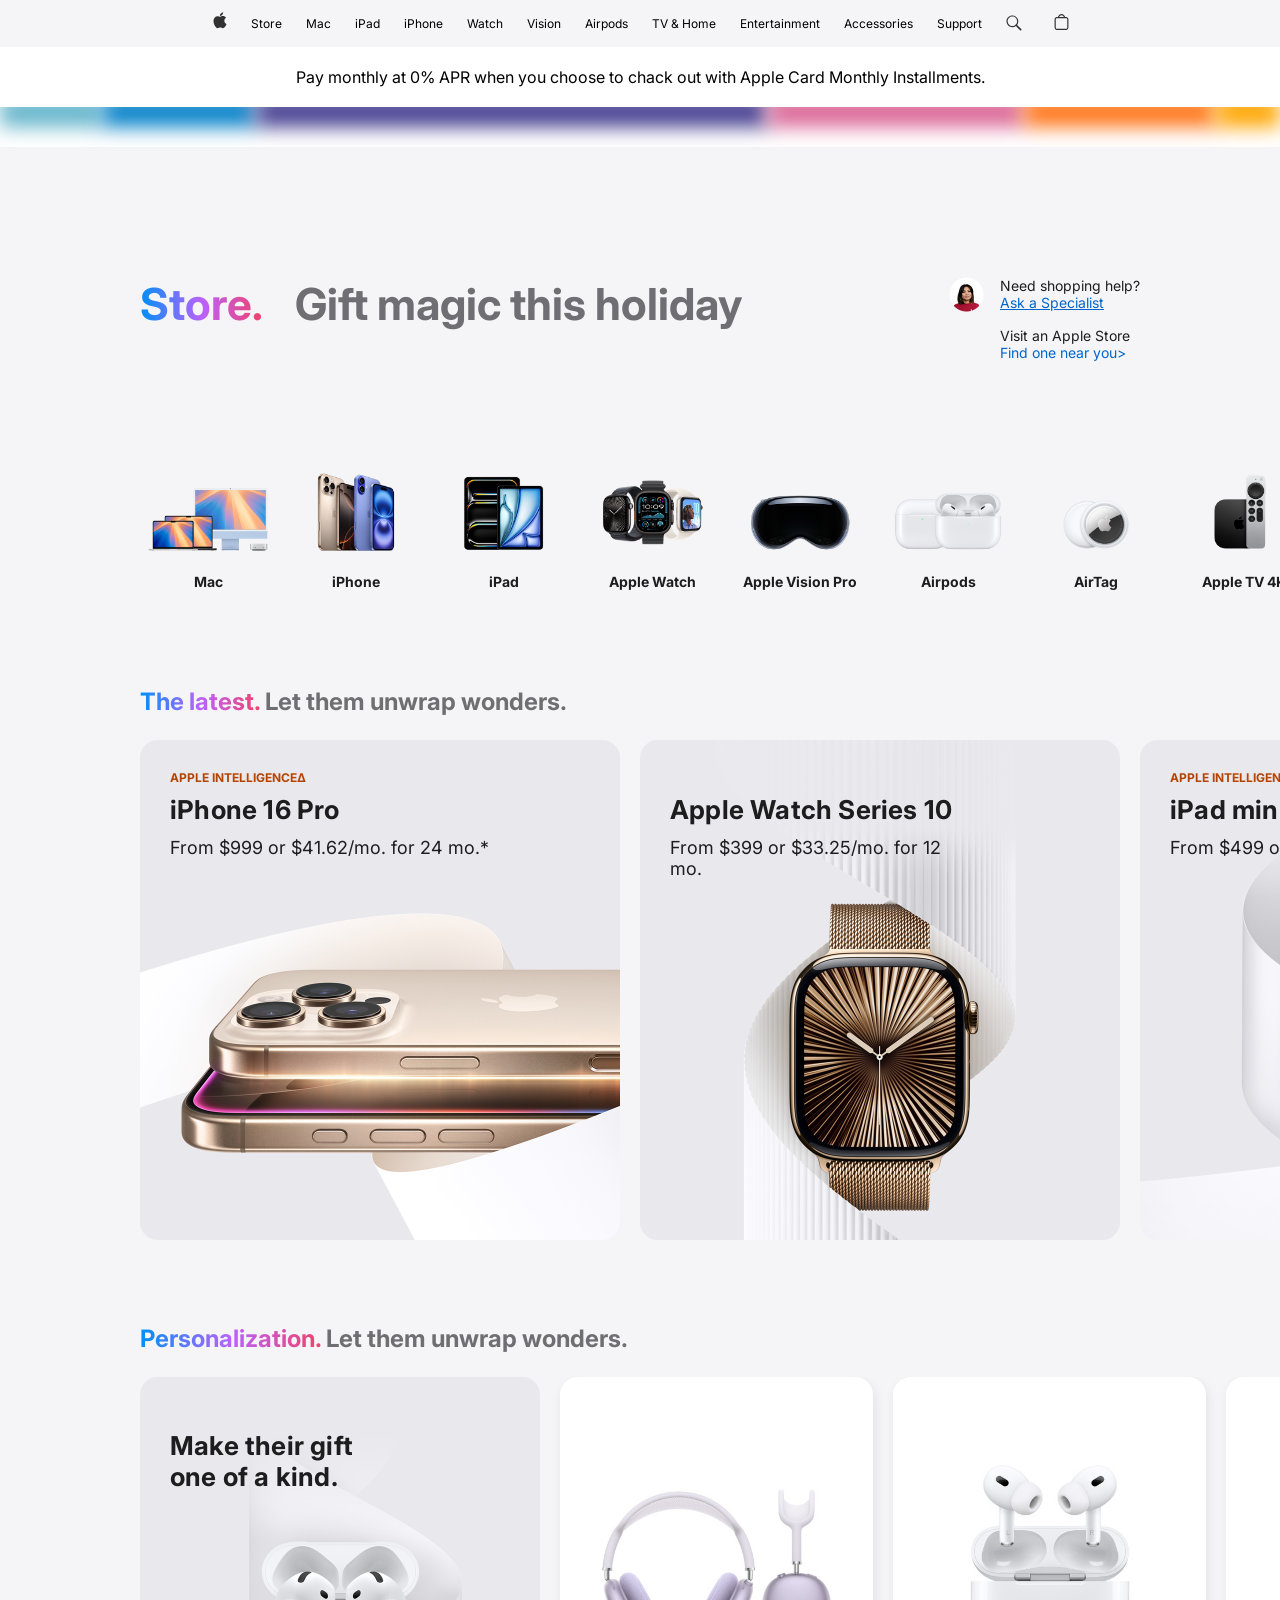
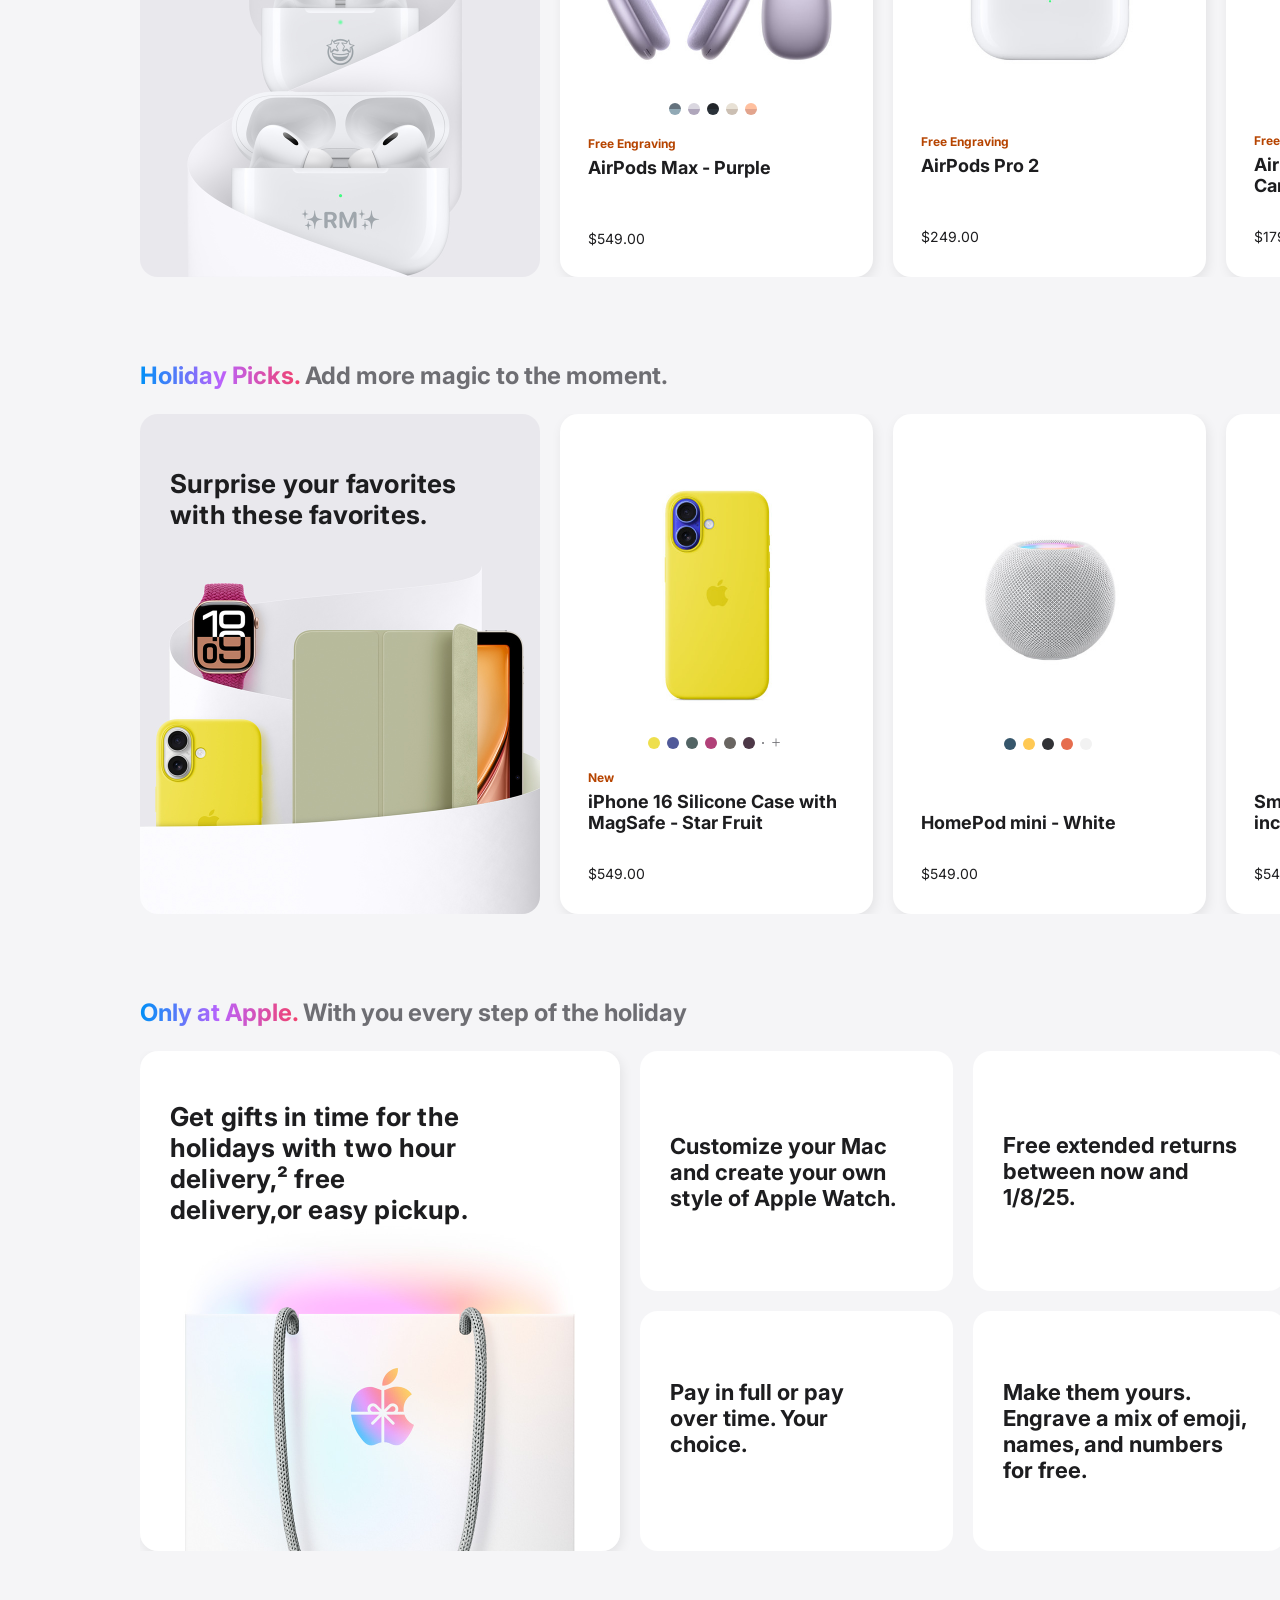
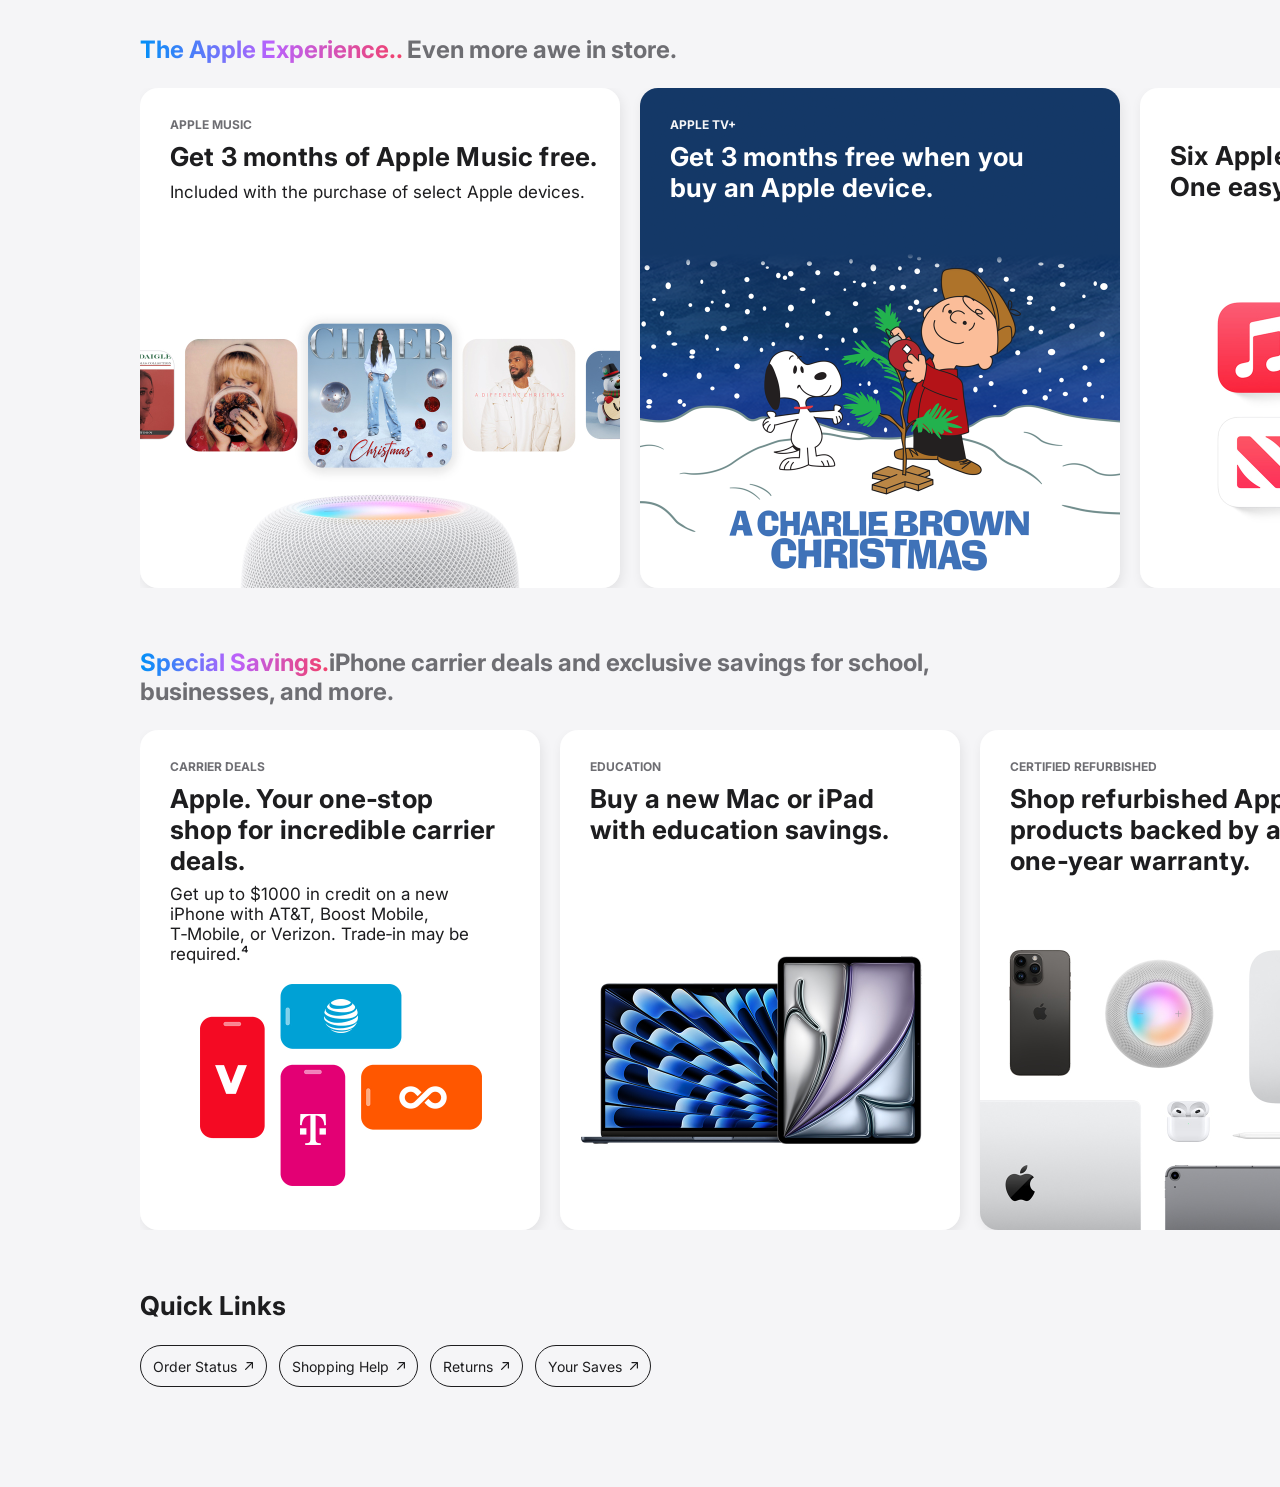
==== commit 90285fee: "section8&9 fixed" ====
--- a/applestore.html
+++ b/applestore.html
@@ -14,7 +14,9 @@
   </head>
   <body>
     <div class="nav-1">
-      <img src="/images/applelogo.svg" alt="" />
+      <a href="index.html" class="appleweb"
+        ><img src="/images/applelogo.svg" alt=""
+      /></a>
       <p id="menu">Store</p>
       <p id="menu">Mac</p>
       <p id="menu">iPad</p>
--- a/applestore.css
+++ b/applestore.css
@@ -56,6 +56,7 @@
   position: absolute;
   z-index: 1;
 }
+
 .colors {
   width: 100%;
   display: flex;
